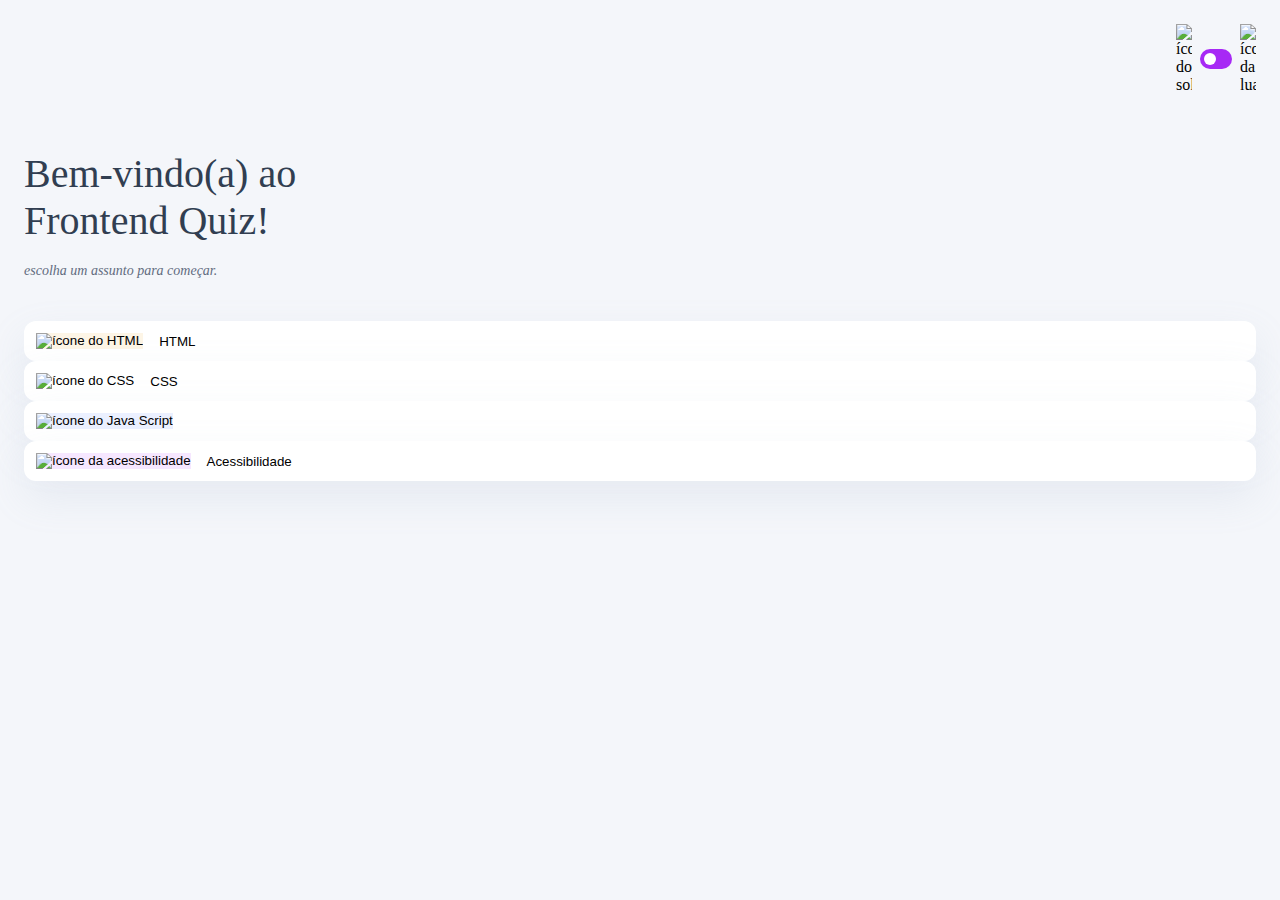
==== index.html @ ca31205a "primeira parte da estilização dos botoes de assuntos" ====
<!DOCTYPE html>
<html lang="pt-BR">
<head>
    <meta charset="UTF-8">
    <meta name="viewport" content="width=device-width, initial-scale=1.0">
    <link rel="stylesheet" href="style.css">
    <title>Quiz App</title>
</head>
<body>
    <header>
        <div class="tema">
            <img src="./assets/images/icon-sun-dark.svg" alt="ícone do sol">
            <button>
                <div></div>
            </button>
            <img src="./assets/images/icon-moon-dark.svg" alt="ícone da lua">
        </div>
    </header>

    <main>
        <section class="boas_vindas">
            <h1>
                Bem-vindo(a) ao <br>
                <strong>Frontend Quiz!</strong>
            </h1>

            <p>escolha um assunto para começar.</p>
        </section>

        <section class="assuntos">
            <button class="botao_html">
                <div>
                    <img src="./assets/images/icon-html.svg" alt="ícone do HTML">
                </div>
                HTML
            </button>
        </section>

        <section class="assuntos">
            <button class="botao_css"
                <div>
                    <img src="./assets/images/icon-css.svg" alt="ícone do CSS">
                </div>
                CSS
            </button>
        </section>

        <section class="assuntos">
            <button class="botao_js">
                <div>
                    <img src="./assets/images/icon-js.svg" alt="ícone do Java Script">
                </div>
            </button>
        </section>

        <section class="assuntos">
            <button class="botao_acessibilidade">
                <div>
                    <img src="./assets/images/icon-accessibility.svg" alt="ícone da acessibilidade">
                </div>
                Acessibilidade
            </button>
        </section>
    </main>
</body>
</html>
---- style.css ----
* {
    margin: 0;
    padding: 0;
    box-sizing: border-box;
}

:root {
    --bg-color: #f4f6fa;
    --purple: #a729f5;
    --primary-text-color: #313e51;
    --secondary-text-color: #626c7f;
    --button-bg: #fff;
    --shadow: 0px 16px 40px 0px rgba(143, 160, 193, 0.14);
    --bg-html: #FDF5E6;
    --bg-css: #e0fdef;
    --bg-js: #ebf0ff;
    --bg-acessibilidade: #f6e7ff;
    --white: #fff;
    --bg-mobile: url(./assets/images/pattern-background-mobile-light.svg)
}

body {
    height: 100svh;
    background: var(--bg-mobile) var(--bg-color);
    background-repeat: no-repeat;
    background-size: cover;
}

header {
    padding: 16px 24px;
    display: flex;
    justify-content: flex-end;
}

.tema {
    padding: 8px 0;
    display: flex;
    align-items: center;
    gap: 8px;
}

.tema img {
    width: 16px;
}

.tema button {
    height: 20px;
    width: 32px;
    background: var(--purple);
    border: 0;
    border-radius: 999px;
    padding: 4px;
}

.tema button div {
    background: var(--white);
    width: 12px;
    height: 12px;
    border-radius: 999px;
}


main {
    padding: 32px 24px;
}

.boas_vindas {
    margin-bottom: 40px;
}

.boas_vindas h1 {
    font-size: 40px;
    font-weight: 300;
    color: var(--primary-text-color);
    margin-bottom: 16px;
}

.boas_vindas h1 strong {
    font-weight: 500;
}

.boas_vindas p {
    color: var(--secondary-text-color);
    font-size: 14px;
    line-height: 150%;
    font-style: italic;
}

.assuntos{
    display: flex;
    flex-direction: column;
    gap: 12px;
}

.assuntos button {
    border: none;
    background: var(--button-bg);
    display: flex;
    align-items: center;
    gap: 16px;
    padding: 12px;
    border-radius: 12px;
    box-shadow: var(--shadow);
}


.botao_html div{
    background: var(--bg-html);
}
.botao_css div{
    background: var(--bg-css);
}
.botao_js div{
    background: var(--bg-js);
}
.botao_acessibilidade div{
    background: var(--bg-acessibilidade);
}
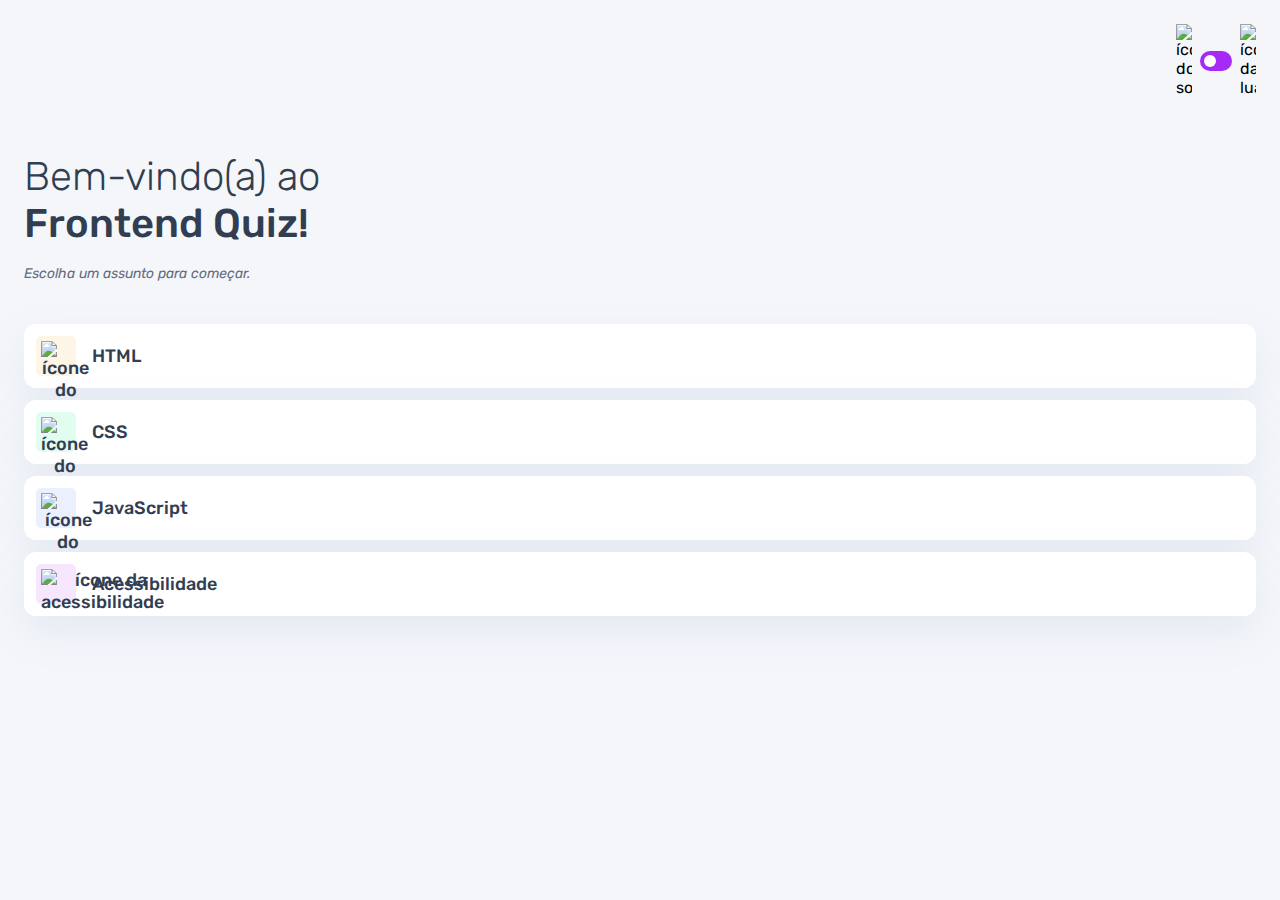
==== commit 926af43a: "Versão mobile finalizada" ====
--- a/index.html
+++ b/index.html
@@ -4,6 +4,9 @@
     <meta charset="UTF-8">
     <meta name="viewport" content="width=device-width, initial-scale=1.0">
     <link rel="stylesheet" href="style.css">
+    <link rel="preconnect" href="https://fonts.googleapis.com">
+    <link rel="preconnect" href="https://fonts.gstatic.com" crossorigin>
+    <link href="https://fonts.googleapis.com/css2?family=Rubik:ital,wght@0,300..900;1,300..900&display=swap" rel="stylesheet">
     <title>Quiz App</title>
 </head>
 <body>
@@ -24,7 +27,7 @@
                 <strong>Frontend Quiz!</strong>
             </h1>
 
-            <p>escolha um assunto para começar.</p>
+            <p>Escolha um assunto para começar.</p>
         </section>
 
         <section class="assuntos">
@@ -34,26 +37,21 @@
                 </div>
                 HTML
             </button>
-        </section>
 
-        <section class="assuntos">
-            <button class="botao_css"
+            <button class="botao_css">
                 <div>
                     <img src="./assets/images/icon-css.svg" alt="ícone do CSS">
                 </div>
                 CSS
             </button>
-        </section>
 
-        <section class="assuntos">
             <button class="botao_js">
                 <div>
                     <img src="./assets/images/icon-js.svg" alt="ícone do Java Script">
                 </div>
+                JavaScript
             </button>
-        </section>
 
-        <section class="assuntos">
             <button class="botao_acessibilidade">
                 <div>
                     <img src="./assets/images/icon-accessibility.svg" alt="ícone da acessibilidade">
--- a/style.css
+++ b/style.css
@@ -2,6 +2,8 @@
     margin: 0;
     padding: 0;
     box-sizing: border-box;
+    font-family: "Rubik", sans-serif;
+    -webkit-font-smoothing: antialiased;
 }
 
 :root {
@@ -101,8 +103,21 @@
     padding: 12px;
     border-radius: 12px;
     box-shadow: var(--shadow);
+    font-size: 18px;
+    font-weight: 500;
+    color: var(--primary-text-color);
 }
 
+.assuntos button div{
+    width: 40px;
+    height: 40px;
+    padding: 5px;
+    border-radius: 5px;
+}
+
+.assuntos button img{
+    width: 100%;
+}
 
 .botao_html div{
     background: var(--bg-html);
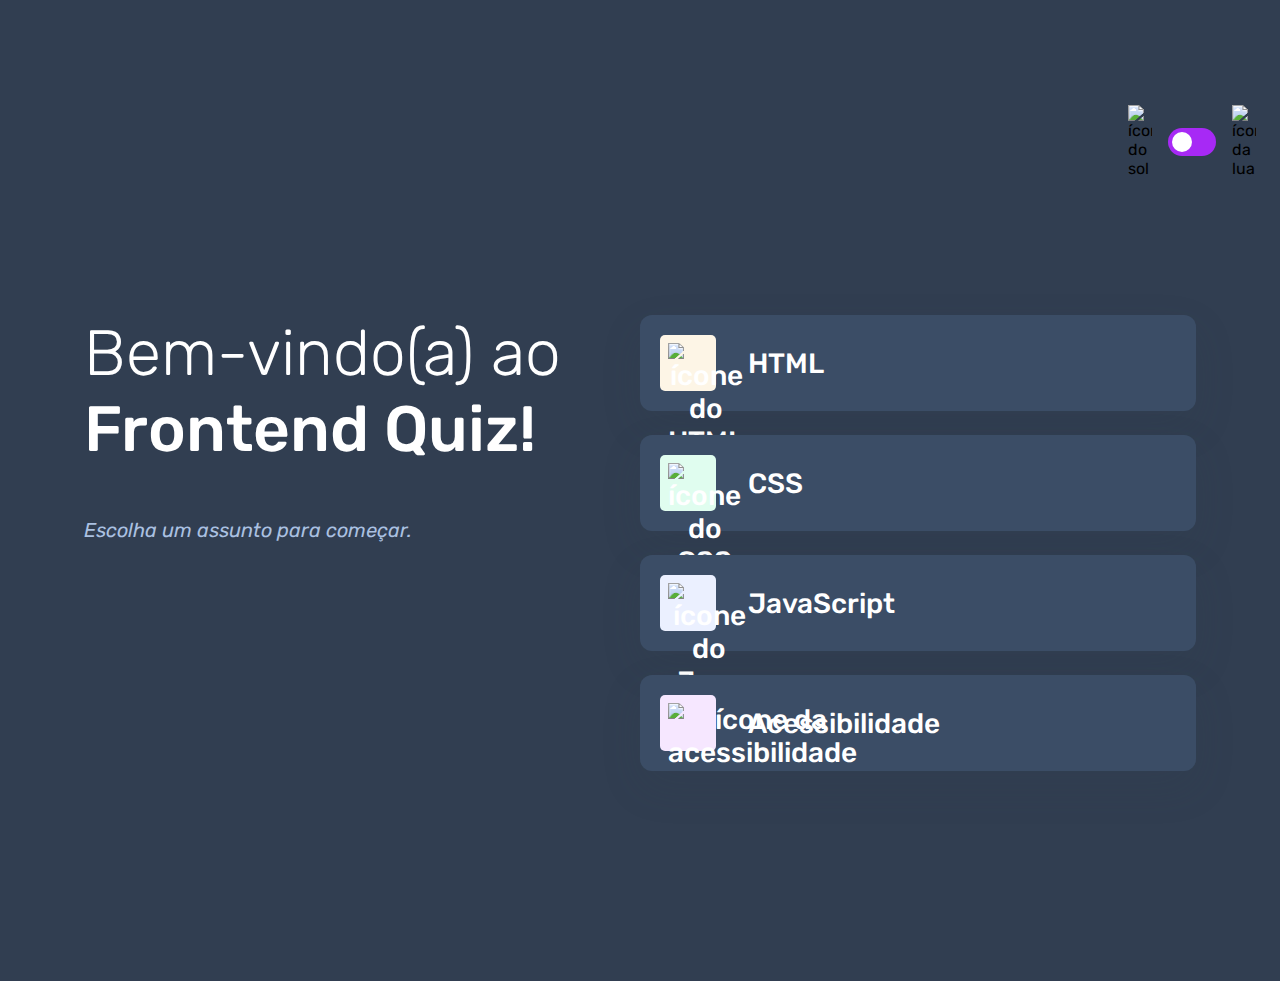
==== commit 751de8d0: "adaptação das cores para o tema escuro" ====
--- a/index.html
+++ b/index.html
@@ -9,7 +9,7 @@
     <link href="https://fonts.googleapis.com/css2?family=Rubik:ital,wght@0,300..900;1,300..900&display=swap" rel="stylesheet">
     <title>Quiz App</title>
 </head>
-<body>
+<body class="escuro">
     <header>
         <div class="tema">
             <img src="./assets/images/icon-sun-dark.svg" alt="ícone do sol">
--- a/style.css
+++ b/style.css
@@ -18,7 +18,18 @@
     --bg-js: #ebf0ff;
     --bg-acessibilidade: #f6e7ff;
     --white: #fff;
-    --bg-mobile: url(./assets/images/pattern-background-mobile-light.svg)
+    --bg-mobile: url(./assets/images/pattern-background-mobile-light.svg);
+    --bg-desktop: url(./assets/images/pattern-background-desktop-light.svg);
+}
+
+body.escuro {
+    --bg-color: #313e51;
+    --bg-mobile: url(./assets/images/pattern-background-mobile-dark.svg);
+    --bg-desktop: url(./assets/images/pattern-background-desktop-dark.svg);
+    --primary-text-color: #fff;
+    --secondary-text-color: #abc1e1;
+    --button-bg: #3b4d66;
+    --shadow: 0px 16px 40px 0px rgba(49, 62, 81, 0.14);
 }
 
 body {
@@ -131,3 +142,68 @@
 .botao_acessibilidade div{
     background: var(--bg-acessibilidade);
 }
+
+@media(min-width: 1100px) {
+    body{
+        background: var(--bg-desktop) var(--bg-color);
+        background-size: cover;
+        background-repeat: no-repeat;
+    }
+
+    header {
+        margin-block: 81px; 
+    }
+
+    .tema {
+        gap: 16px;
+    }
+
+    .tema img{
+        width: 24px;
+    }
+
+    .tema button{
+        width: 48px;
+        height: 28px;
+    }
+
+    .tema button div{
+        width: 20px;
+        height: 20px;
+    }
+
+    main {
+        display: flex;
+        max-width: 1160px;
+        margin-inline: auto; 
+    }
+
+    section { 
+        width: 100%;
+    }
+
+    .boas_vindas h1 {
+        font-size: 64px;
+        margin-bottom: 48px;
+    }
+
+    .boas_vindas p {
+        font-size: 20px;
+    }
+
+    .assuntos {
+        gap: 24px;
+    }
+
+    .assuntos button{
+        font-size: 28px;
+        padding: 20px;
+        gap: 32px;
+    }
+
+    .assuntos button div{
+        width: 56px;
+        height: 56px;
+        padding: 8px;
+    }
+}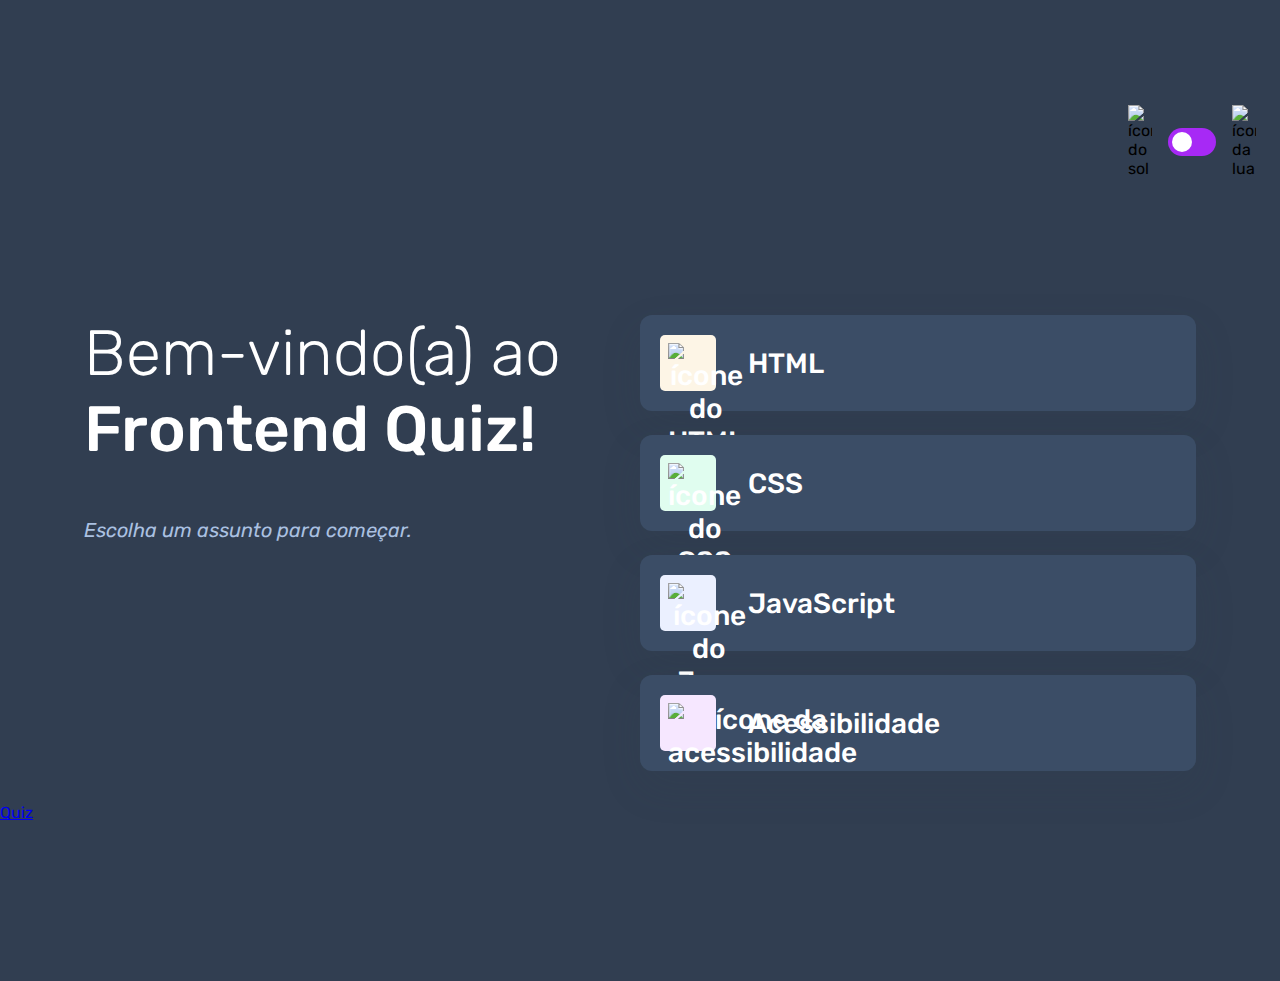
==== commit 1562bd95: "criação da pagina do quiz" ====
--- a/index.html
+++ b/index.html
@@ -60,5 +60,7 @@
             </button>
         </section>
     </main>
+
+    <a href="./pages/quiz/quiz.html">Quiz</a>
 </body>
 </html>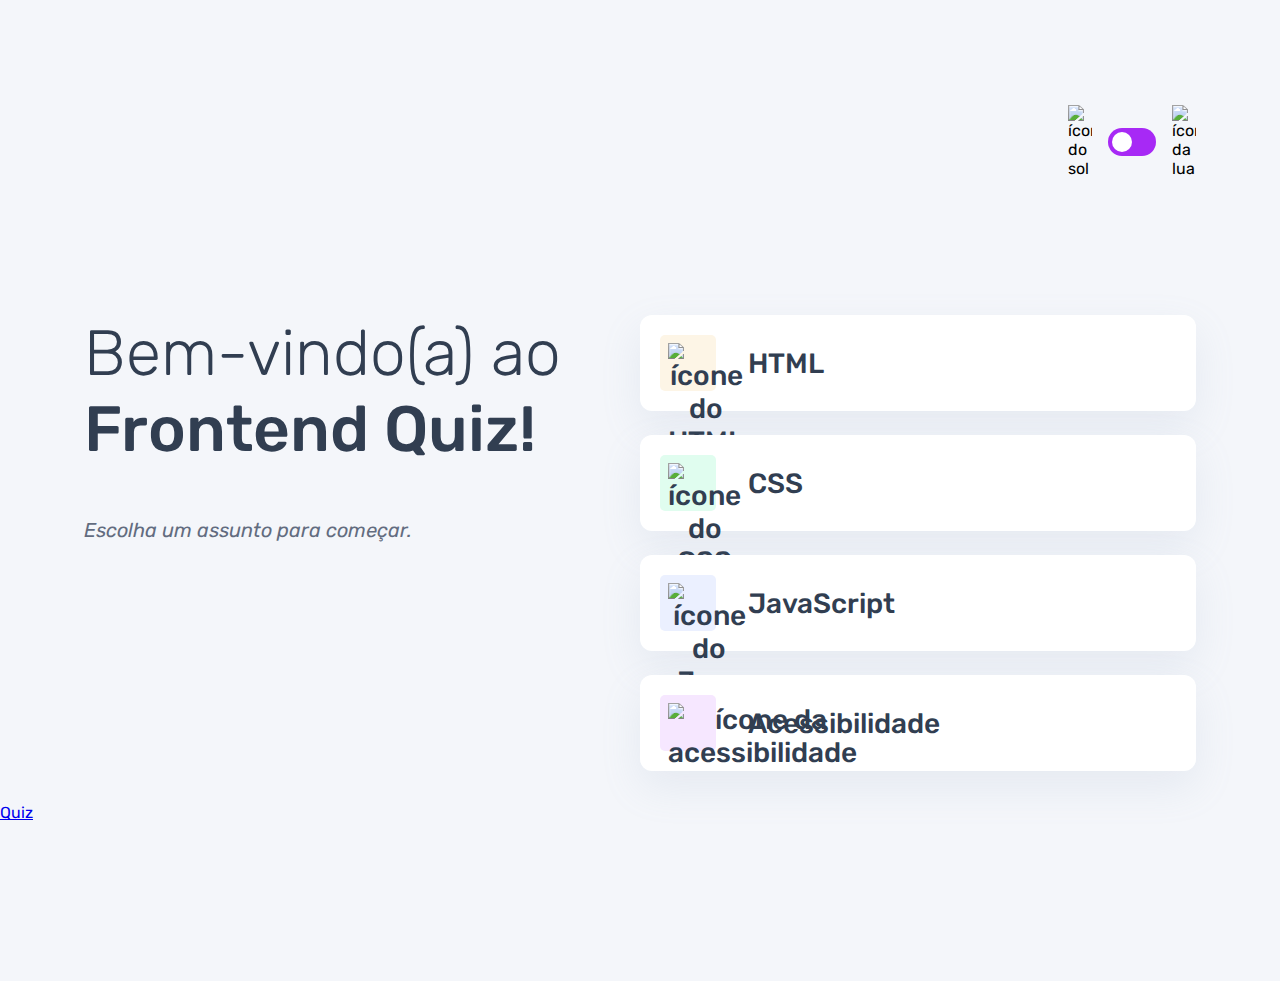
==== commit d2413d55: "primeiros ajustes do tema do javaScript" ====
--- a/index.html
+++ b/index.html
@@ -7,9 +7,10 @@
     <link rel="preconnect" href="https://fonts.googleapis.com">
     <link rel="preconnect" href="https://fonts.gstatic.com" crossorigin>
     <link href="https://fonts.googleapis.com/css2?family=Rubik:ital,wght@0,300..900;1,300..900&display=swap" rel="stylesheet">
+    <script src="./script.js" defer></script>
     <title>Quiz App</title>
 </head>
-<body class="escuro">
+<body>
     <header>
         <div class="tema">
             <img src="./assets/images/icon-sun-dark.svg" alt="ícone do sol">
--- a/style.css
+++ b/style.css
@@ -43,6 +43,8 @@
     padding: 16px 24px;
     display: flex;
     justify-content: flex-end;
+    max-width: 1160px;
+    margin-inline: auto;
 }
 
 .tema {
@@ -63,6 +65,7 @@
     border: 0;
     border-radius: 999px;
     padding: 4px;
+    display: flex;
 }
 
 .tema button div {
@@ -151,7 +154,7 @@
     }
 
     header {
-        margin-block: 81px; 
+        margin-block: 81px;
     }
 
     .tema {
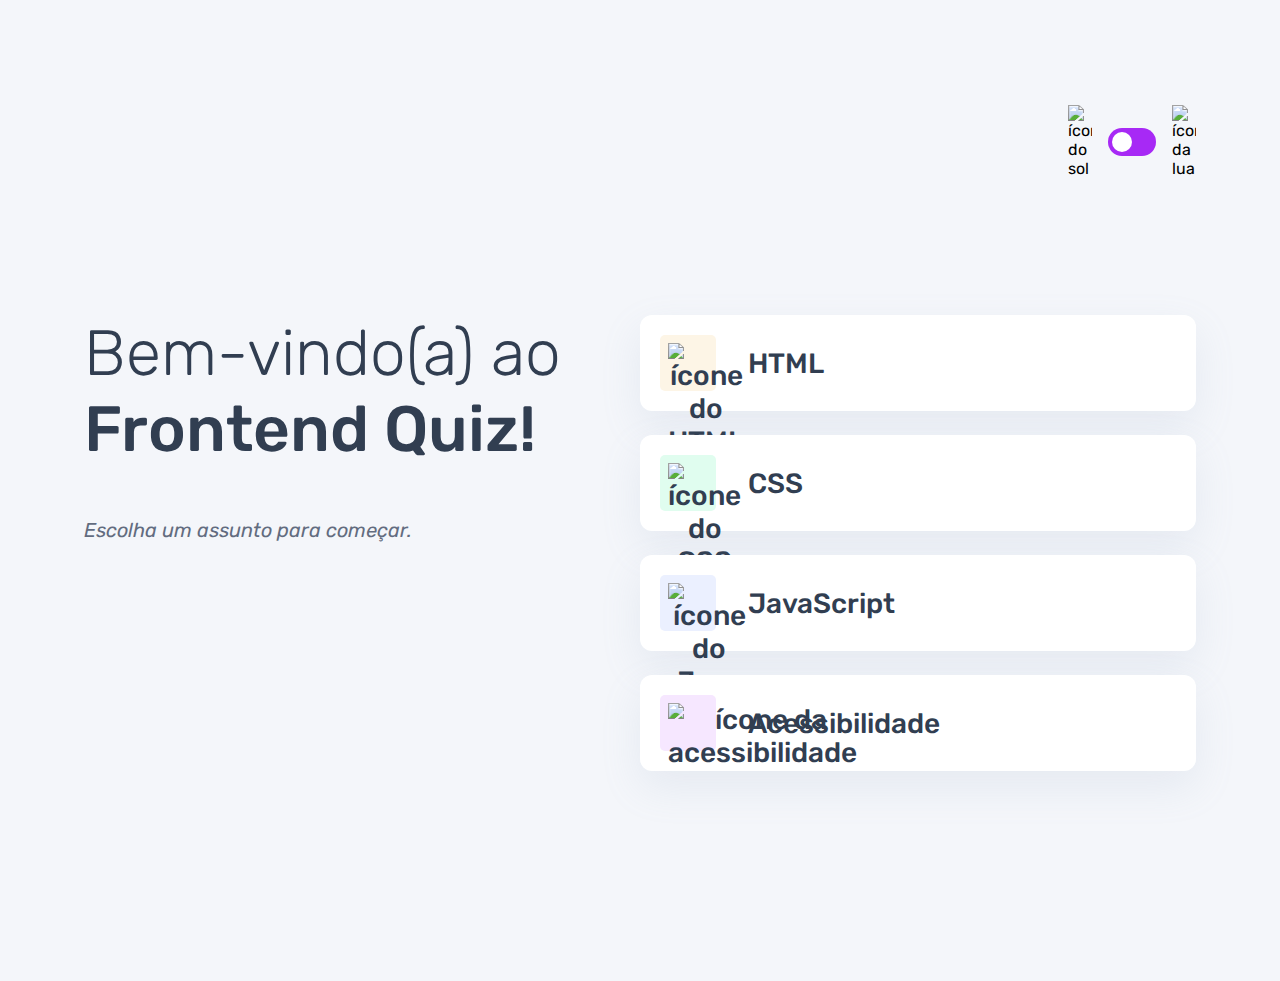
==== commit 929a554b: "adcionada a função para escolher o tema do quiz" ====
--- a/index.html
+++ b/index.html
@@ -7,7 +7,7 @@
     <link rel="preconnect" href="https://fonts.googleapis.com">
     <link rel="preconnect" href="https://fonts.gstatic.com" crossorigin>
     <link href="https://fonts.googleapis.com/css2?family=Rubik:ital,wght@0,300..900;1,300..900&display=swap" rel="stylesheet">
-    <script src="./script.js" defer></script>
+    <script src="./script.js" type="module" defer></script>
     <title>Quiz App</title>
 </head>
 <body>
@@ -61,7 +61,4 @@
             </button>
         </section>
     </main>
-
-    <a href="./pages/quiz/quiz.html">Quiz</a>
-</body>
 </html>--- a/style.css
+++ b/style.css
@@ -66,6 +66,7 @@
     border-radius: 999px;
     padding: 4px;
     display: flex;
+    cursor: pointer;
 }
 
 .tema button div {
@@ -120,6 +121,7 @@
     font-size: 18px;
     font-weight: 500;
     color: var(--primary-text-color);
+    cursor: pointer;
 }
 
 .assuntos button div{
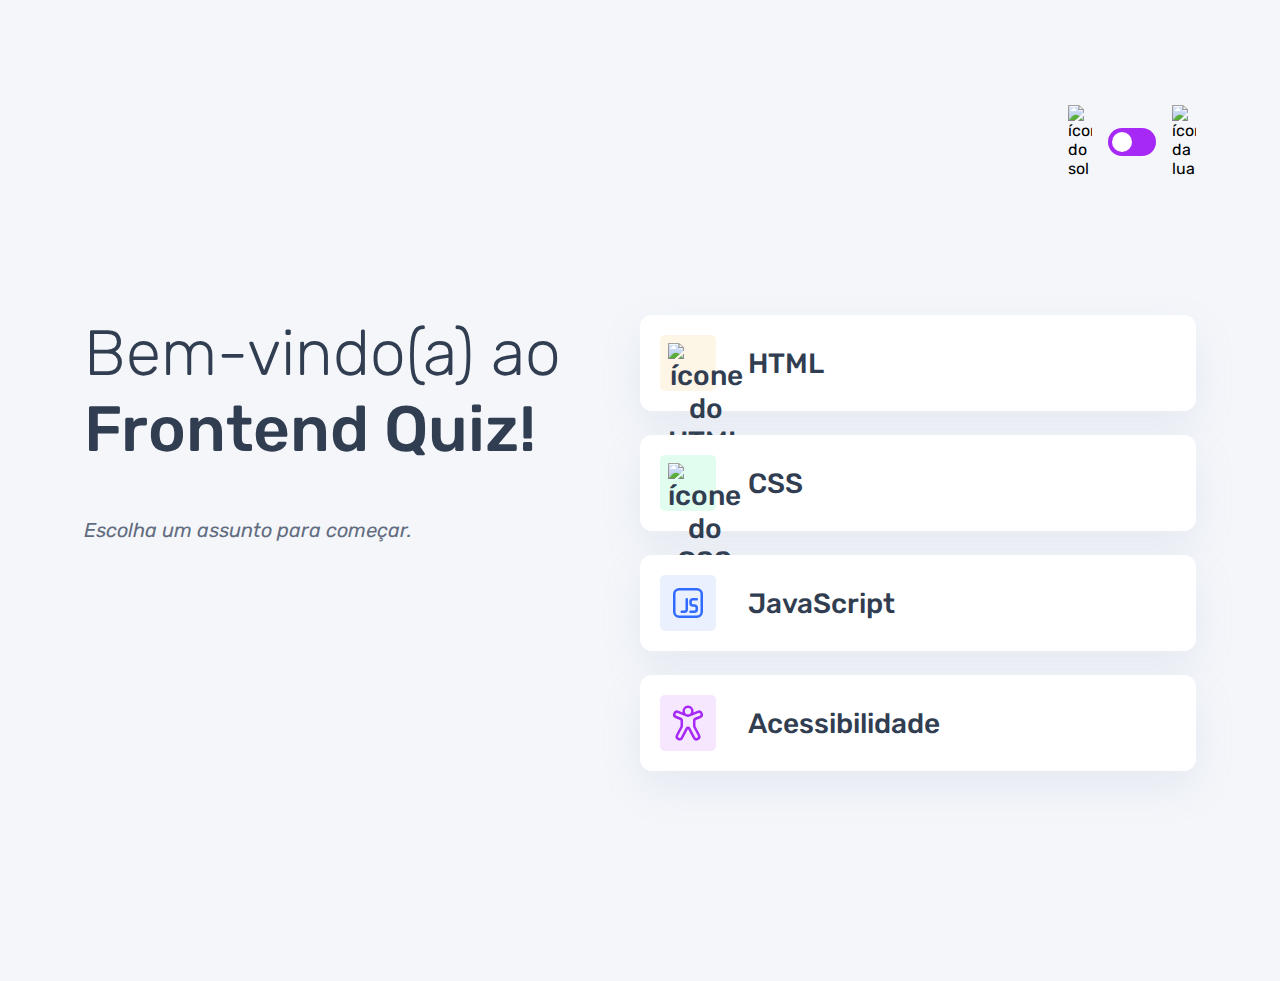
==== commit 908d7327: "alteração dinamica do assunto da pagina" ====
--- a/index.html
+++ b/index.html
@@ -48,14 +48,14 @@
 
             <button class="botao_js">
                 <div>
-                    <img src="./assets/images/icon-js.svg" alt="ícone do Java Script">
+                    <img src="./assets/images/icon-javascript.svg" alt="ícone do Java Script">
                 </div>
                 JavaScript
             </button>
 
             <button class="botao_acessibilidade">
                 <div>
-                    <img src="./assets/images/icon-accessibility.svg" alt="ícone da acessibilidade">
+                    <img src="./assets/images/icon-acessibilidade.svg" alt="ícone da acessibilidade">
                 </div>
                 Acessibilidade
             </button>
